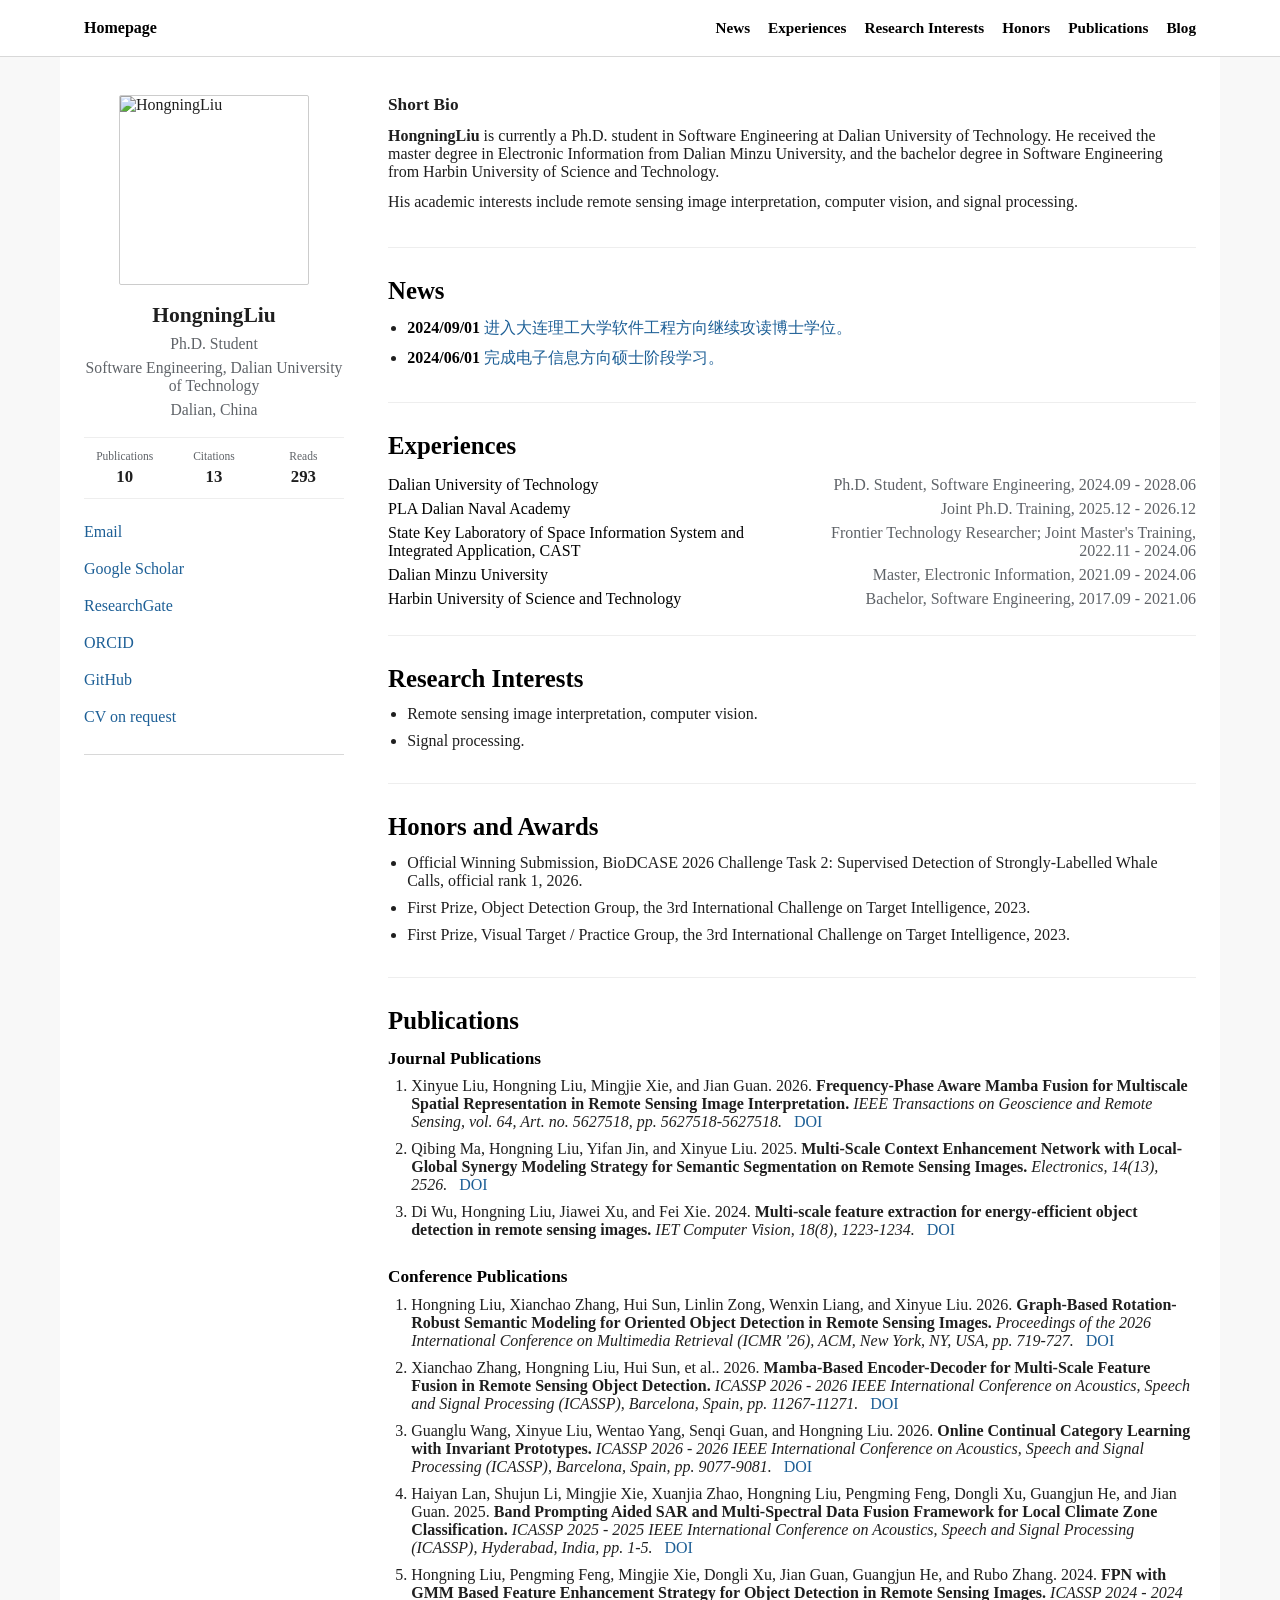
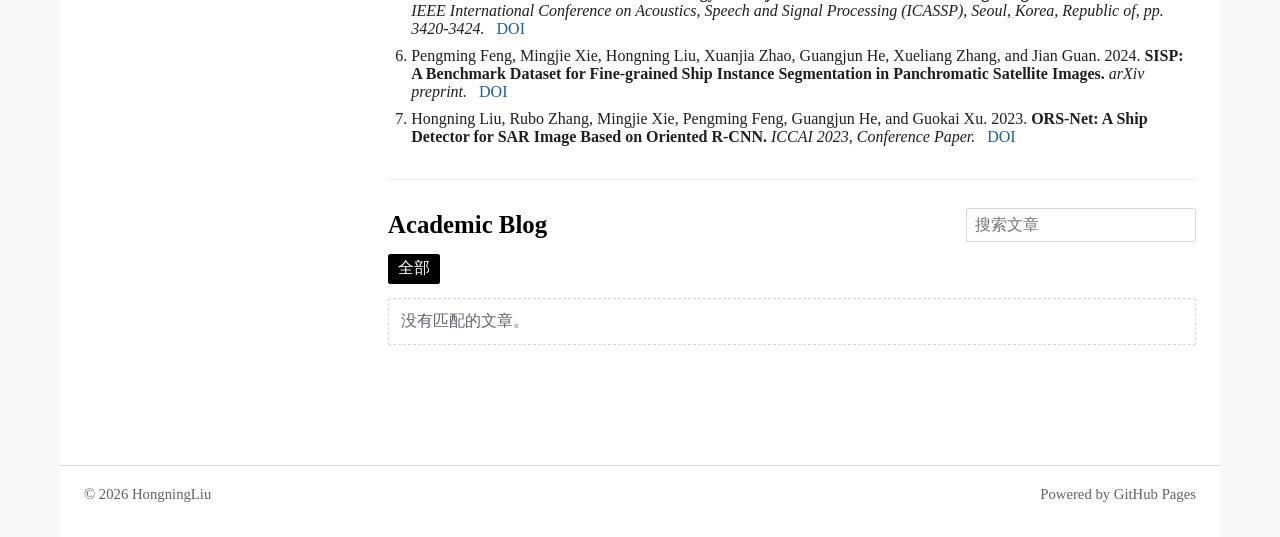
==== index.html @ 00a36bef "Simplify homepage content" ====
<!doctype html>
<html lang="zh-CN">

<head>
    <meta charset="utf-8">
    <meta name="viewport" content="width=device-width, initial-scale=1">
    <meta name="description" content="HongningLiu 的个人学术主页：遥感图像解译、计算机视觉、信号处理与学术成果整理。">
    <title>HongningLiu - Academic Homepage</title>
    <link rel="stylesheet" href="assets/styles.css">
</head>

<body>
    <header class="masthead" aria-label="站点导航">
        <nav class="masthead-inner">
            <a class="home-link" href="#about">Homepage</a>
            <div class="nav-links" aria-label="主导航">
                <a href="#news">News</a>
                <a href="#experiences">Experiences</a>
                <a href="#research-interests">Research Interests</a>
                <a href="#honors">Honors</a>
                <a href="#publications">Publications</a>
                <a href="#blog">Blog</a>
            </div>
        </nav>
    </header>

    <main class="page-shell">
        <aside class="profile-sidebar" aria-label="个人信息">
            <section class="profile-card">
                <img class="avatar-image" src="https://avatars.githubusercontent.com/u/64916104?v=4" alt="HongningLiu">
                <h1 id="profile-name">HongningLiu</h1>
                <p class="profile-title">Ph.D. Student</p>
                <p class="profile-subtitle">Software Engineering, Dalian University of Technology</p>
                <p class="profile-location">Dalian, China</p>

                <dl class="profile-metrics" aria-label="Academic profile metrics">
                    <div>
                        <dt>Publications</dt>
                        <dd>10</dd>
                    </div>
                    <div>
                        <dt>Citations</dt>
                        <dd>13</dd>
                    </div>
                    <div>
                        <dt>Reads</dt>
                        <dd>293</dd>
                    </div>
                </dl>

                <ul class="profile-links">
                    <li><a href="mailto:hongningliu@mail.dlut.edu.cn">Email</a></li>
                    <li><a href="https://scholar.google.com/citations?user=1GXPr6kAAAAJ&amp;hl=zh-CN" target="_blank" rel="noreferrer">Google Scholar</a></li>
                    <li><a href="https://www.researchgate.net/profile/Hongning-Liu" target="_blank" rel="noreferrer">ResearchGate</a></li>
                    <li><a href="https://orcid.org/0009-0009-5077-9300" target="_blank" rel="noreferrer">ORCID</a></li>
                    <li><a href="https://github.com/liu-h-ning" target="_blank" rel="noreferrer">GitHub</a></li>
                    <li><a href="mailto:hongningliu@mail.dlut.edu.cn?subject=CV%20Request">CV on request</a></li>
                </ul>
            </section>
        </aside>

        <article class="content" aria-labelledby="profile-name">
            <section class="content-section" id="about">
                <p class="anchor-label">Short Bio</p>
                <p>
                    <strong>HongningLiu</strong> is currently a Ph.D. student in Software Engineering at Dalian University of Technology. He received the master degree in Electronic Information from Dalian Minzu University, and the bachelor degree in
                    Software Engineering from Harbin University of Science and Technology.
                </p>
                <p>
                    His academic interests include remote sensing image interpretation, computer vision, and signal processing.
                </p>
            </section>

            <section class="content-section" id="news">
                <h2>News</h2>
                <ul class="plain-list" id="news-list"></ul>
            </section>

            <section class="content-section" id="experiences">
                <h2>Experiences</h2>
                <ul class="timeline-list" id="experience-list"></ul>
            </section>

            <section class="content-section" id="research-interests">
                <h2>Research Interests</h2>
                <ul class="plain-list" id="interest-list"></ul>
            </section>

            <section class="content-section" id="honors">
                <h2>Honors and Awards</h2>
                <ul class="plain-list" id="honor-list"></ul>
            </section>

            <section class="content-section" id="publications">
                <h2>Publications</h2>
                <div class="publication-groups" id="publication-list"></div>
            </section>

            <section class="content-section" id="blog">
                <div class="section-heading">
                    <h2>Academic Blog</h2>
                    <label class="search-box">
              <span class="sr-only">搜索文章</span>
              <input id="post-search" type="search" placeholder="搜索文章">
            </label>
                </div>
                <div class="filter-row" id="filter-row" aria-label="文章分类"></div>
                <div class="post-list" id="post-list"></div>
            </section>
        </article>
    </main>

    <footer class="site-footer">
        <span id="footer-year"></span>
        <span>Powered by GitHub Pages</span>
    </footer>

    <script src="assets/site-data.js"></script>
    <script src="assets/app.js"></script>
</body>

</html>
---- assets/styles.css ----
:root {
  --ink: #1f1f1f;
  --muted: #5f6368;
  --line: #d8d8d8;
  --soft-line: #eeeeee;
  --paper: #ffffff;
  --page: #f8f8f8;
  --link: #1d5f96;
  --link-hover: #8b1e1e;
  --sidebar: #f4f4f4;
}

* {
  box-sizing: border-box;
}

html {
  scroll-behavior: smooth;
}

body {
  margin: 0;
  color: var(--ink);
  background: var(--page);
  font-family: "Times New Roman", Times, "Songti SC", "SimSun", serif;
  font-size: 18px;
  line-height: 1.58;
  letter-spacing: 0;
}

body,
button,
input {
  font: inherit;
}

a {
  color: var(--link);
  text-decoration: none;
}

a:hover,
a:focus-visible {
  color: var(--link-hover);
  text-decoration: underline;
}

img {
  display: block;
  max-width: 100%;
}

.sr-only {
  position: absolute;
  width: 1px;
  height: 1px;
  padding: 0;
  margin: -1px;
  overflow: hidden;
  clip: rect(0, 0, 0, 0);
  white-space: nowrap;
  border: 0;
}

.masthead {
  position: sticky;
  top: 0;
  z-index: 10;
  background: rgba(255, 255, 255, 0.96);
  border-bottom: 1px solid var(--line);
}

.masthead-inner {
  display: flex;
  max-width: 1160px;
  min-height: 56px;
  align-items: center;
  justify-content: space-between;
  gap: 18px;
  margin: 0 auto;
  padding: 0 24px;
}

.home-link {
  color: #000000;
  font-weight: 700;
  white-space: nowrap;
}

.nav-links {
  display: flex;
  flex-wrap: wrap;
  justify-content: flex-end;
  gap: 4px 18px;
}

.nav-links a {
  color: #000000;
  font-size: 0.95rem;
  font-weight: 700;
  white-space: nowrap;
}

.page-shell {
  display: grid;
  grid-template-columns: 260px minmax(0, 1fr);
  gap: 44px;
  max-width: 1160px;
  margin: 0 auto;
  padding: 38px 24px 56px;
  background: var(--paper);
}

.profile-sidebar {
  align-self: start;
  position: sticky;
  top: 82px;
}

.profile-card {
  padding: 0 0 22px;
  border-bottom: 1px solid var(--line);
}

.avatar-placeholder,
.avatar-image {
  display: grid;
  width: 190px;
  height: 190px;
  margin: 0 auto 18px;
  border: 1px solid #cccccc;
  border-radius: 2px;
}

.avatar-placeholder {
  place-items: center;
  color: #ffffff;
  background:
    linear-gradient(135deg, rgba(29, 95, 150, 0.92), rgba(31, 31, 31, 0.92)),
    var(--sidebar);
  font-size: 2.5rem;
  font-weight: 700;
}

.avatar-image {
  object-fit: cover;
}

.profile-card h1 {
  margin: 0;
  font-size: 1.35rem;
  line-height: 1.2;
  text-align: center;
}

.profile-card p {
  margin: 6px 0 0;
  color: var(--muted);
  font-size: 0.98rem;
  text-align: center;
}

.profile-metrics {
  display: grid;
  grid-template-columns: repeat(3, minmax(0, 1fr));
  gap: 8px;
  margin: 18px 0 0;
  padding: 12px 0;
  border-top: 1px solid var(--soft-line);
  border-bottom: 1px solid var(--soft-line);
}

.profile-metrics div {
  min-width: 0;
  text-align: center;
}

.profile-metrics dt {
  color: var(--muted);
  font-size: 0.72rem;
  line-height: 1.2;
}

.profile-metrics dd {
  margin: 3px 0 0;
  color: var(--ink);
  font-size: 1.05rem;
  font-weight: 700;
  line-height: 1.15;
}

.profile-links {
  display: grid;
  gap: 7px;
  padding: 18px 0 0;
  margin: 0;
  list-style: none;
}

.profile-links a {
  display: inline-flex;
  min-height: 30px;
  align-items: center;
}

.content {
  max-width: 820px;
  min-width: 0;
}

.content-section {
  padding: 0 0 24px;
  margin: 0 0 28px;
  border-bottom: 1px solid var(--soft-line);
  scroll-margin-top: 76px;
}

.content-section:last-child {
  border-bottom: 0;
}

.anchor-label {
  margin: 0 0 6px;
  font-size: 1.08rem;
  font-weight: 700;
}

.content-section h2 {
  margin: 0 0 12px;
  color: #000000;
  font-size: 1.55rem;
  line-height: 1.2;
}

.content-section p {
  margin: 0 0 12px;
}

.plain-list,
.timeline-list,
.publication-list {
  margin: 0;
  padding-left: 1.2rem;
}

.plain-list li,
.publication-list li {
  margin: 0 0 9px;
}

.plain-list time {
  color: #000000;
  font-weight: 700;
}

.timeline-list {
  padding-left: 0;
  list-style: none;
}

.timeline-list li {
  display: flex;
  justify-content: space-between;
  gap: 22px;
  padding: 3px 0;
}

.timeline-left {
  min-width: 180px;
  color: #000000;
}

.timeline-right {
  color: var(--muted);
  text-align: right;
}

.publication-list {
  padding-left: 1.45rem;
}

.publication-groups {
  display: grid;
  gap: 18px;
}

.publication-group h3 {
  margin: 0 0 8px;
  color: #000000;
  font-size: 1.08rem;
  line-height: 1.25;
}

.publication-list strong {
  font-weight: 700;
}

.paper-links {
  white-space: nowrap;
}

.paper-links a {
  margin-left: 8px;
}

.section-heading {
  display: flex;
  align-items: center;
  justify-content: space-between;
  gap: 16px;
  margin-bottom: 12px;
}

.section-heading h2 {
  margin-bottom: 0;
}

.search-box {
  width: min(230px, 100%);
}

.search-box input {
  width: 100%;
  min-height: 34px;
  padding: 5px 8px;
  color: var(--ink);
  background: #ffffff;
  border: 1px solid var(--line);
  border-radius: 2px;
  outline: none;
}

.search-box input:focus {
  border-color: var(--link);
}

.filter-row {
  display: flex;
  flex-wrap: wrap;
  gap: 8px;
  margin: 0 0 14px;
}

.filter-button {
  min-height: 30px;
  padding: 3px 9px;
  color: #000000;
  background: #ffffff;
  border: 1px solid var(--line);
  border-radius: 2px;
  cursor: pointer;
}

.filter-button.is-active {
  color: #ffffff;
  background: #000000;
  border-color: #000000;
}

.post-list {
  display: grid;
  gap: 16px;
}

.post-item {
  padding: 0 0 16px;
  border-bottom: 1px dashed var(--line);
}

.post-item:last-child {
  border-bottom: 0;
}

.post-meta {
  display: flex;
  flex-wrap: wrap;
  gap: 8px;
  color: var(--muted);
  font-size: 0.9rem;
}

.post-item h3 {
  margin: 4px 0 5px;
  font-size: 1.16rem;
  line-height: 1.25;
}

.post-item p {
  margin: 0 0 8px;
  color: var(--muted);
}

.tag-row {
  display: flex;
  flex-wrap: wrap;
  gap: 6px;
}

.tag {
  display: inline-flex;
  max-width: 100%;
  min-height: 24px;
  align-items: center;
  padding: 1px 7px;
  color: #333333;
  background: #f2f2f2;
  border: 1px solid #dddddd;
  border-radius: 2px;
  font-size: 0.82rem;
}

.empty-state {
  margin: 0;
  padding: 12px;
  color: var(--muted);
  border: 1px dashed var(--line);
}

.site-footer {
  display: flex;
  flex-wrap: wrap;
  justify-content: space-between;
  gap: 12px;
  max-width: 1160px;
  margin: 0 auto;
  padding: 20px 24px 34px;
  color: var(--muted);
  background: var(--paper);
  border-top: 1px solid var(--line);
  font-size: 0.92rem;
}

.post-page {
  background: var(--paper);
}

.post-article {
  max-width: 780px;
  margin: 0 auto;
  padding: 42px 24px 64px;
}

.post-article h1 {
  margin: 0 0 8px;
  font-size: 2rem;
  line-height: 1.18;
}

.post-article h2 {
  margin: 28px 0 8px;
  font-size: 1.35rem;
}

.post-article p,
.post-article li {
  margin-bottom: 10px;
}

.back-link {
  display: inline-flex;
  margin-bottom: 18px;
}

@media (max-width: 900px) {
  body {
    font-size: 17px;
  }

  .masthead-inner {
    display: grid;
    justify-items: start;
    min-height: auto;
    padding: 12px 18px;
  }

  .nav-links {
    justify-content: flex-start;
  }

  .page-shell {
    grid-template-columns: 1fr;
    gap: 28px;
    padding: 28px 18px 44px;
  }

  .profile-sidebar {
    position: static;
  }

  .profile-card {
    display: grid;
    grid-template-columns: 124px 1fr;
    gap: 0 18px;
    align-items: start;
  }

  .avatar-placeholder,
  .avatar-image {
    grid-row: span 5;
    width: 124px;
    height: 124px;
    margin: 0;
    font-size: 1.8rem;
  }

  .profile-card h1,
  .profile-card p {
    text-align: left;
  }

  .profile-links {
    grid-column: 1 / -1;
    grid-template-columns: repeat(3, minmax(0, 1fr));
  }

  .content {
    max-width: none;
  }
}

@media (max-width: 620px) {
  body {
    font-size: 16px;
  }

  .nav-links {
    gap: 5px 12px;
  }

  .page-shell {
    padding-inline: 16px;
  }

  .profile-card {
    grid-template-columns: 1fr;
  }

  .avatar-placeholder,
  .avatar-image {
    width: 150px;
    height: 150px;
    margin: 0 auto 14px;
  }

  .profile-card h1,
  .profile-card p {
    text-align: center;
  }

  .profile-links {
    grid-template-columns: 1fr 1fr;
  }

  .timeline-list li,
  .section-heading {
    display: grid;
  }

  .timeline-left {
    min-width: 0;
  }

  .timeline-right {
    text-align: left;
  }

  .search-box {
    width: 100%;
  }
}
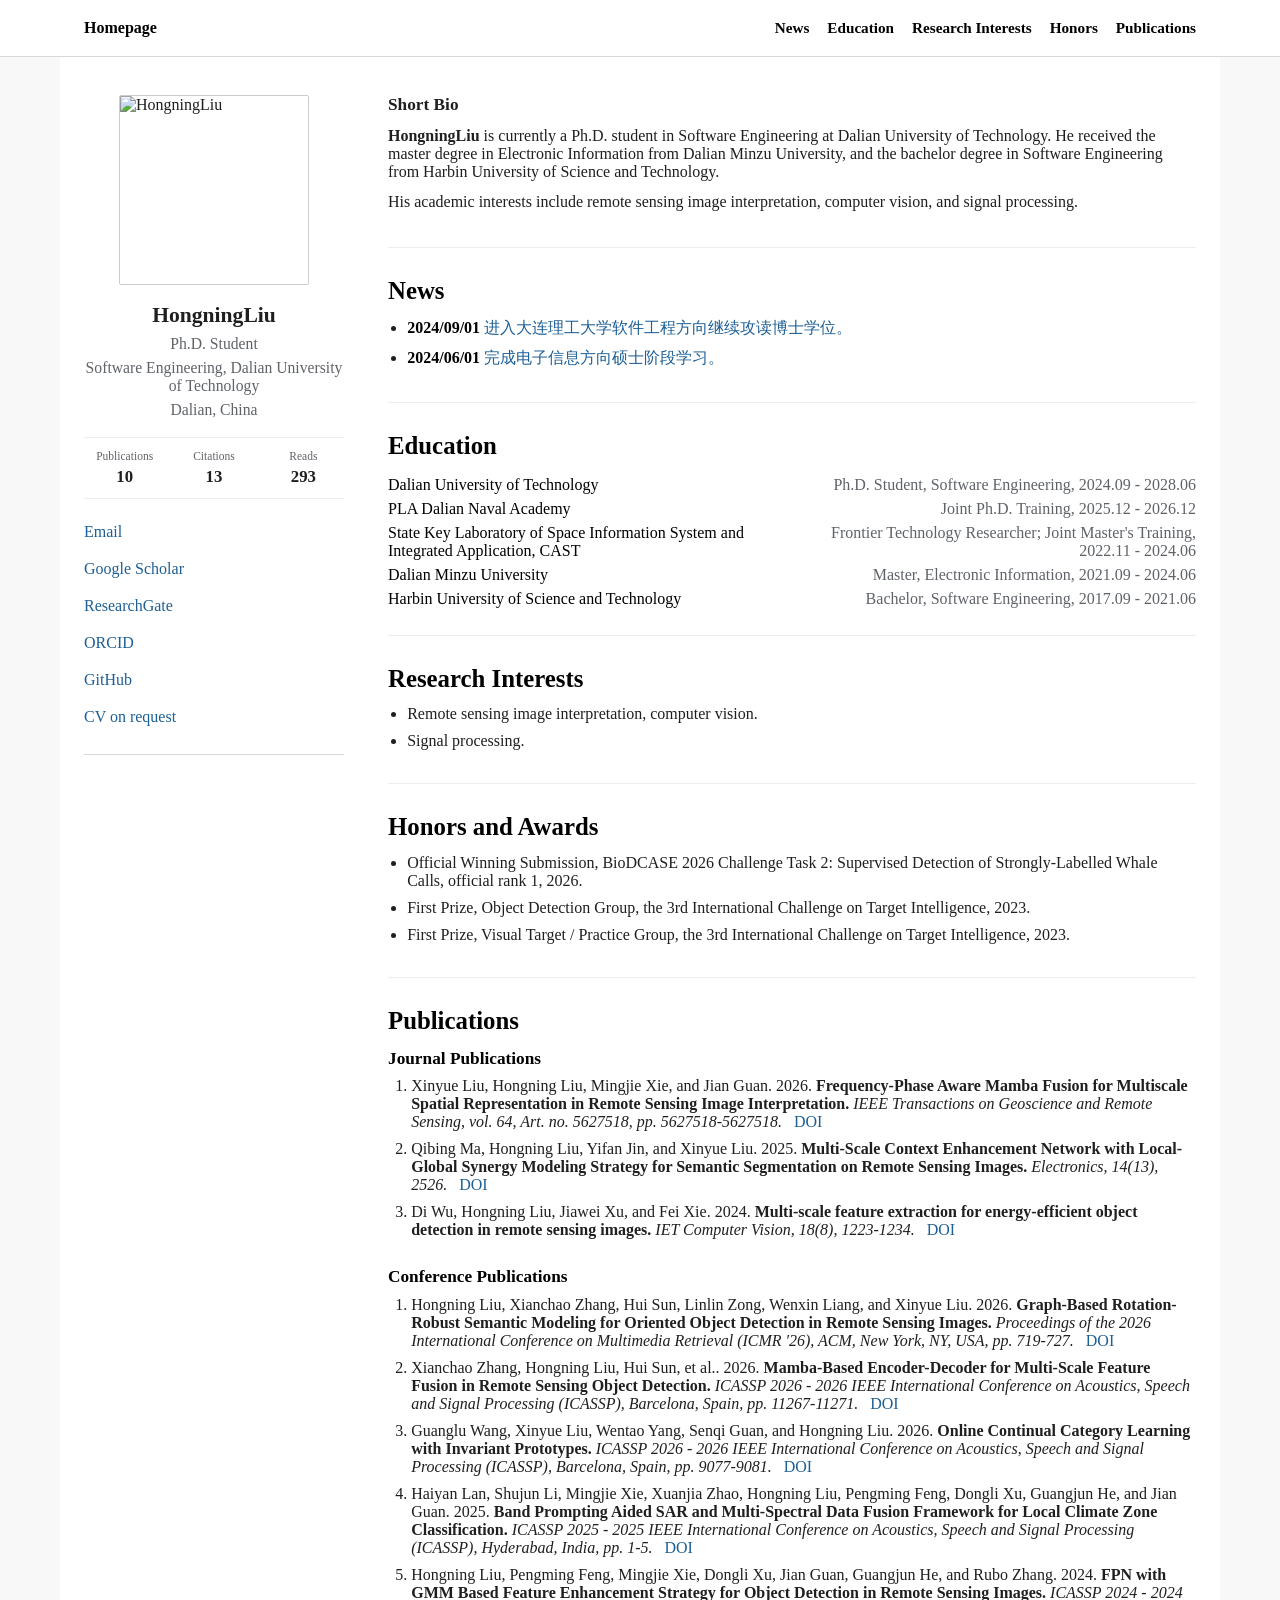
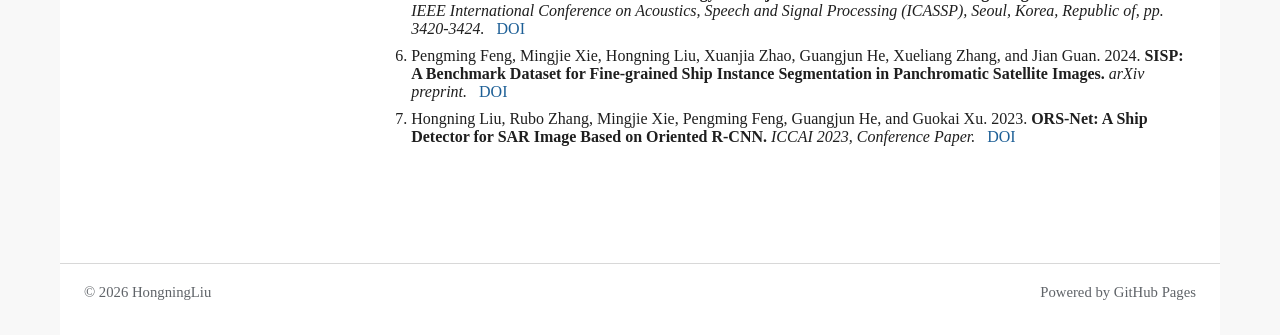
==== commit e9474c09: "Remove homepage blog and rename education section" ====
--- a/index.html
+++ b/index.html
@@ -15,11 +15,10 @@
             <a class="home-link" href="#about">Homepage</a>
             <div class="nav-links" aria-label="主导航">
                 <a href="#news">News</a>
-                <a href="#experiences">Experiences</a>
+                <a href="#education">Education</a>
                 <a href="#research-interests">Research Interests</a>
                 <a href="#honors">Honors</a>
                 <a href="#publications">Publications</a>
-                <a href="#blog">Blog</a>
             </div>
         </nav>
     </header>
@@ -76,9 +75,9 @@
                 <ul class="plain-list" id="news-list"></ul>
             </section>
 
-            <section class="content-section" id="experiences">
-                <h2>Experiences</h2>
-                <ul class="timeline-list" id="experience-list"></ul>
+            <section class="content-section" id="education">
+                <h2>Education</h2>
+                <ul class="timeline-list" id="education-list"></ul>
             </section>
 
             <section class="content-section" id="research-interests">
@@ -96,17 +95,6 @@
                 <div class="publication-groups" id="publication-list"></div>
             </section>
 
-            <section class="content-section" id="blog">
-                <div class="section-heading">
-                    <h2>Academic Blog</h2>
-                    <label class="search-box">
-              <span class="sr-only">搜索文章</span>
-              <input id="post-search" type="search" placeholder="搜索文章">
-            </label>
-                </div>
-                <div class="filter-row" id="filter-row" aria-label="文章分类"></div>
-                <div class="post-list" id="post-list"></div>
-            </section>
         </article>
     </main>
 
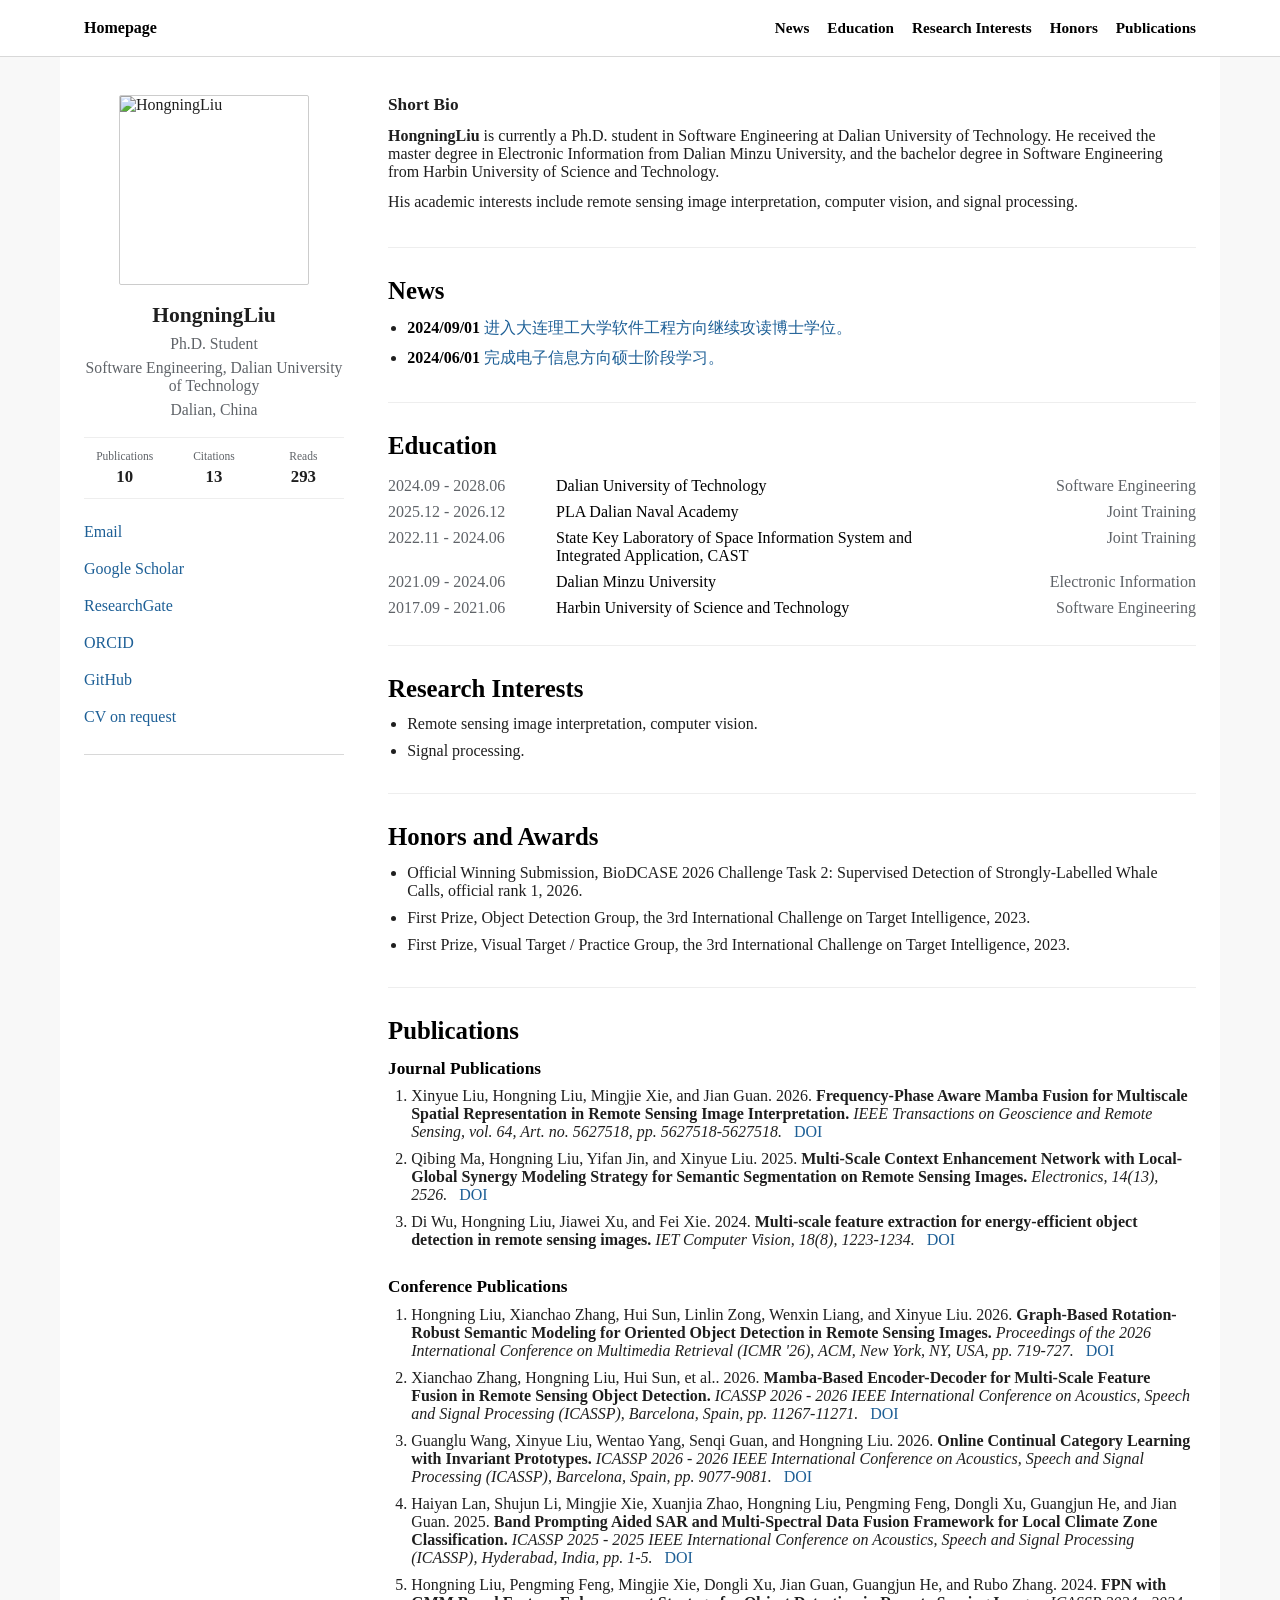
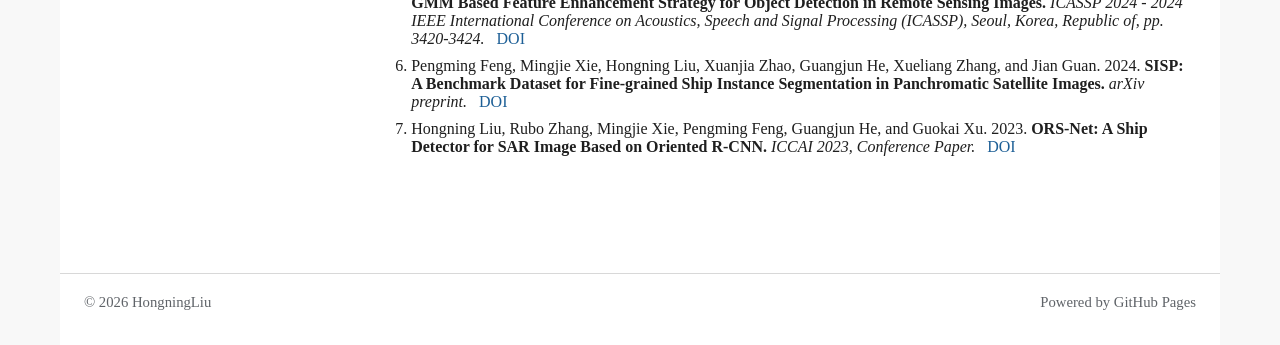
==== commit ec1a0baf: "Format education section as table" ====
--- a/index.html
+++ b/index.html
@@ -103,8 +103,8 @@
         <span>Powered by GitHub Pages</span>
     </footer>
 
-    <script src="assets/site-data.js"></script>
-    <script src="assets/app.js"></script>
+    <script src="assets/site-data.js?v=20260805-education-table"></script>
+    <script src="assets/app.js?v=20260805-education-table"></script>
 </body>
 
 </html>
--- a/assets/styles.css
+++ b/assets/styles.css
@@ -259,18 +259,23 @@
 }
 
 .timeline-list li {
-  display: flex;
-  justify-content: space-between;
-  gap: 22px;
-  padding: 3px 0;
-}
-
-.timeline-left {
-  min-width: 180px;
-  color: #000000;
-}
-
-.timeline-right {
+  display: grid;
+  grid-template-columns: 150px minmax(220px, 1fr) minmax(160px, 0.7fr);
+  gap: 18px;
+  align-items: baseline;
+  padding: 4px 0;
+}
+
+.education-period {
+  color: var(--muted);
+  white-space: nowrap;
+}
+
+.education-school {
+  color: #000000;
+}
+
+.education-field {
   color: var(--muted);
   text-align: right;
 }
@@ -556,11 +561,18 @@
     display: grid;
   }
 
-  .timeline-left {
+  .timeline-list li {
+    grid-template-columns: 1fr;
+    gap: 2px;
+  }
+
+  .education-period,
+  .education-school,
+  .education-field {
     min-width: 0;
   }
 
-  .timeline-right {
+  .education-field {
     text-align: left;
   }
 
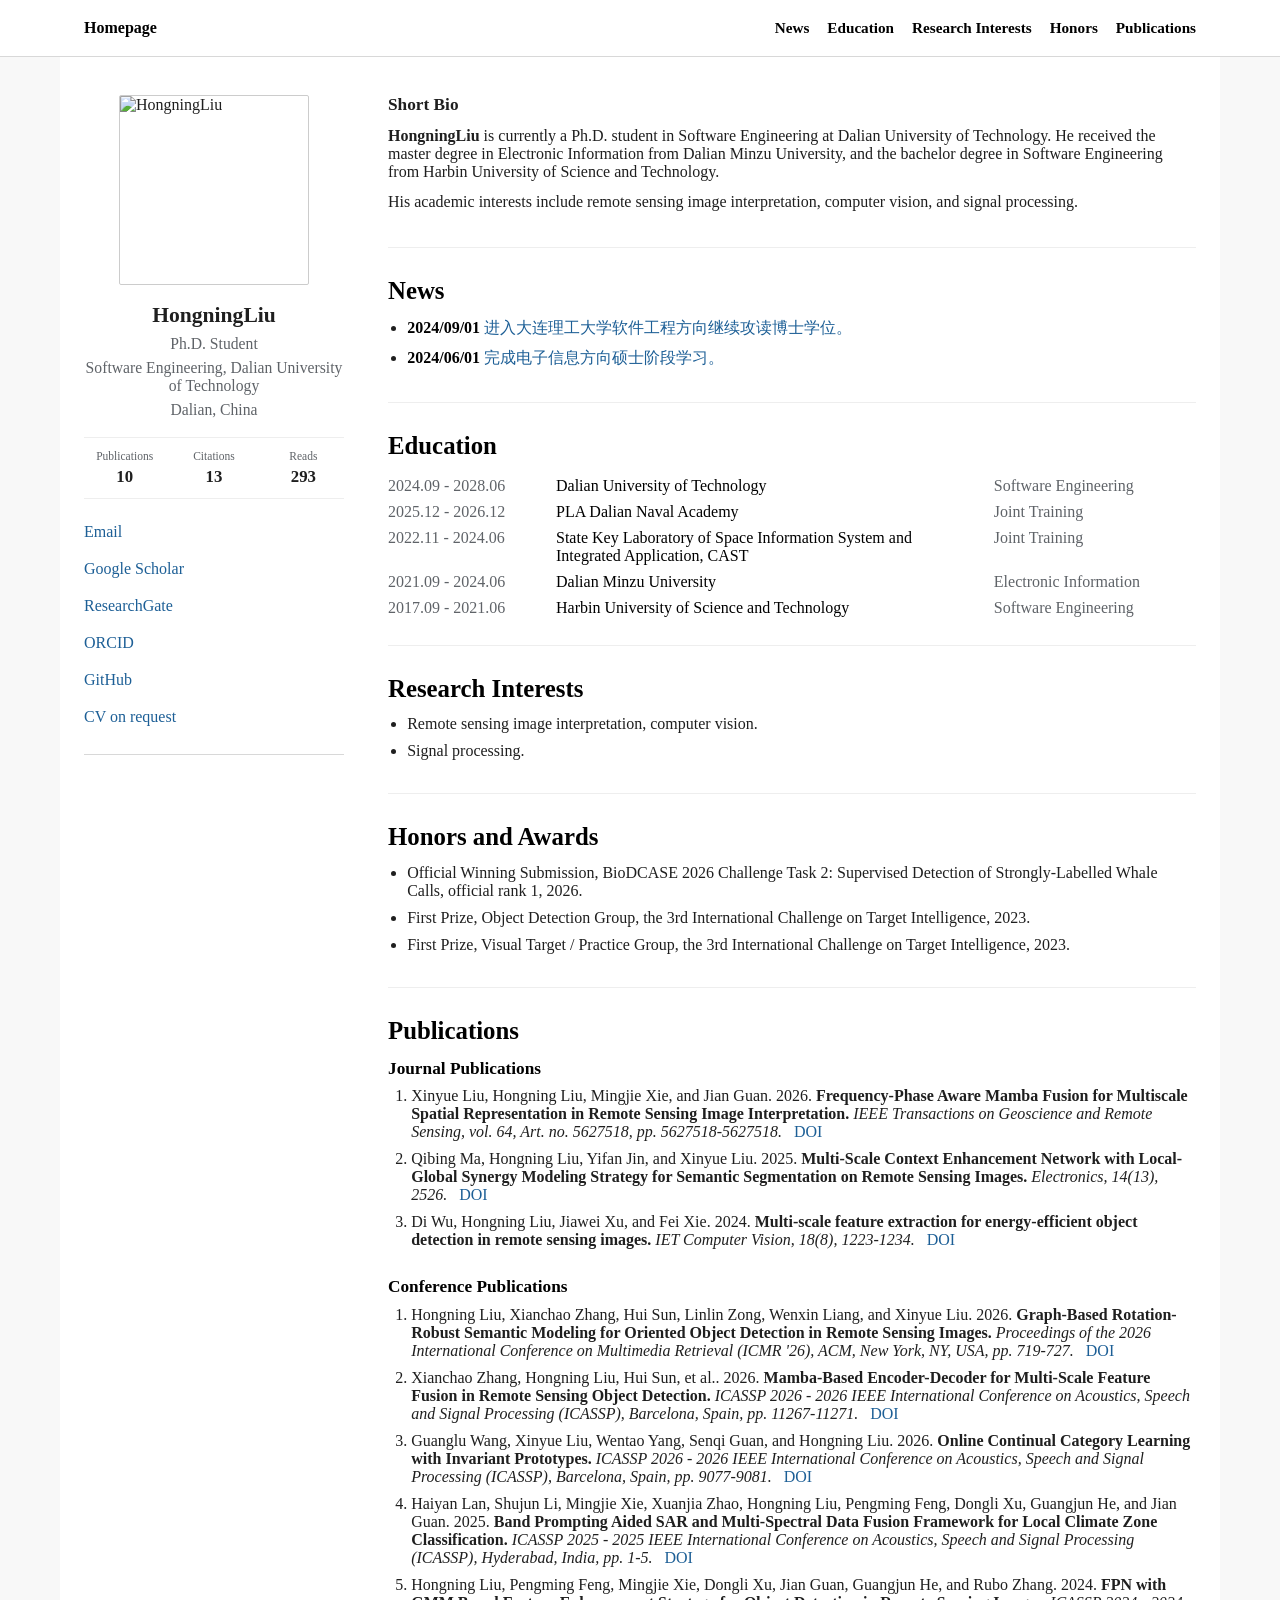
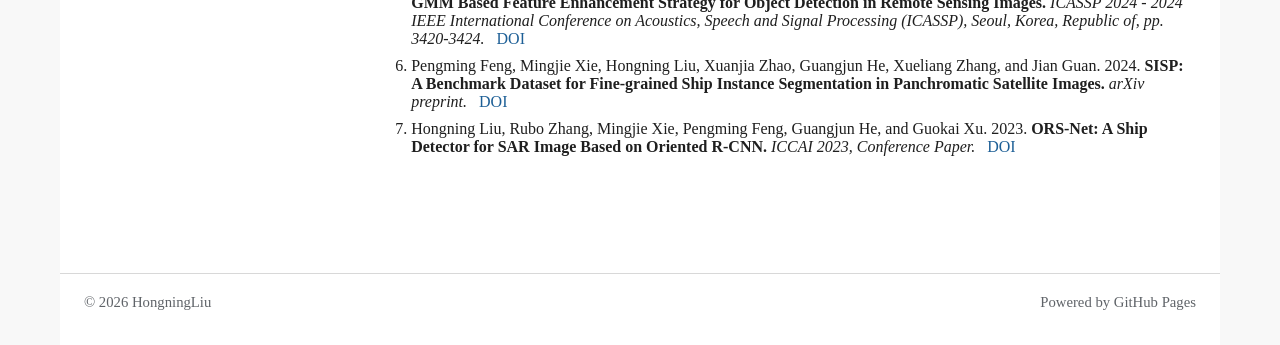
==== commit 40ce8587: "Left align education fields" ====
--- a/index.html
+++ b/index.html
@@ -6,7 +6,7 @@
     <meta name="viewport" content="width=device-width, initial-scale=1">
     <meta name="description" content="HongningLiu 的个人学术主页：遥感图像解译、计算机视觉、信号处理与学术成果整理。">
     <title>HongningLiu - Academic Homepage</title>
-    <link rel="stylesheet" href="assets/styles.css">
+    <link rel="stylesheet" href="assets/styles.css?v=20260805-education-left">
 </head>
 
 <body>
--- a/assets/styles.css
+++ b/assets/styles.css
@@ -260,7 +260,7 @@
 
 .timeline-list li {
   display: grid;
-  grid-template-columns: 150px minmax(220px, 1fr) minmax(160px, 0.7fr);
+  grid-template-columns: 150px minmax(260px, 1.35fr) minmax(140px, 0.65fr);
   gap: 18px;
   align-items: baseline;
   padding: 4px 0;
@@ -277,7 +277,7 @@
 
 .education-field {
   color: var(--muted);
-  text-align: right;
+  text-align: left;
 }
 
 .publication-list {
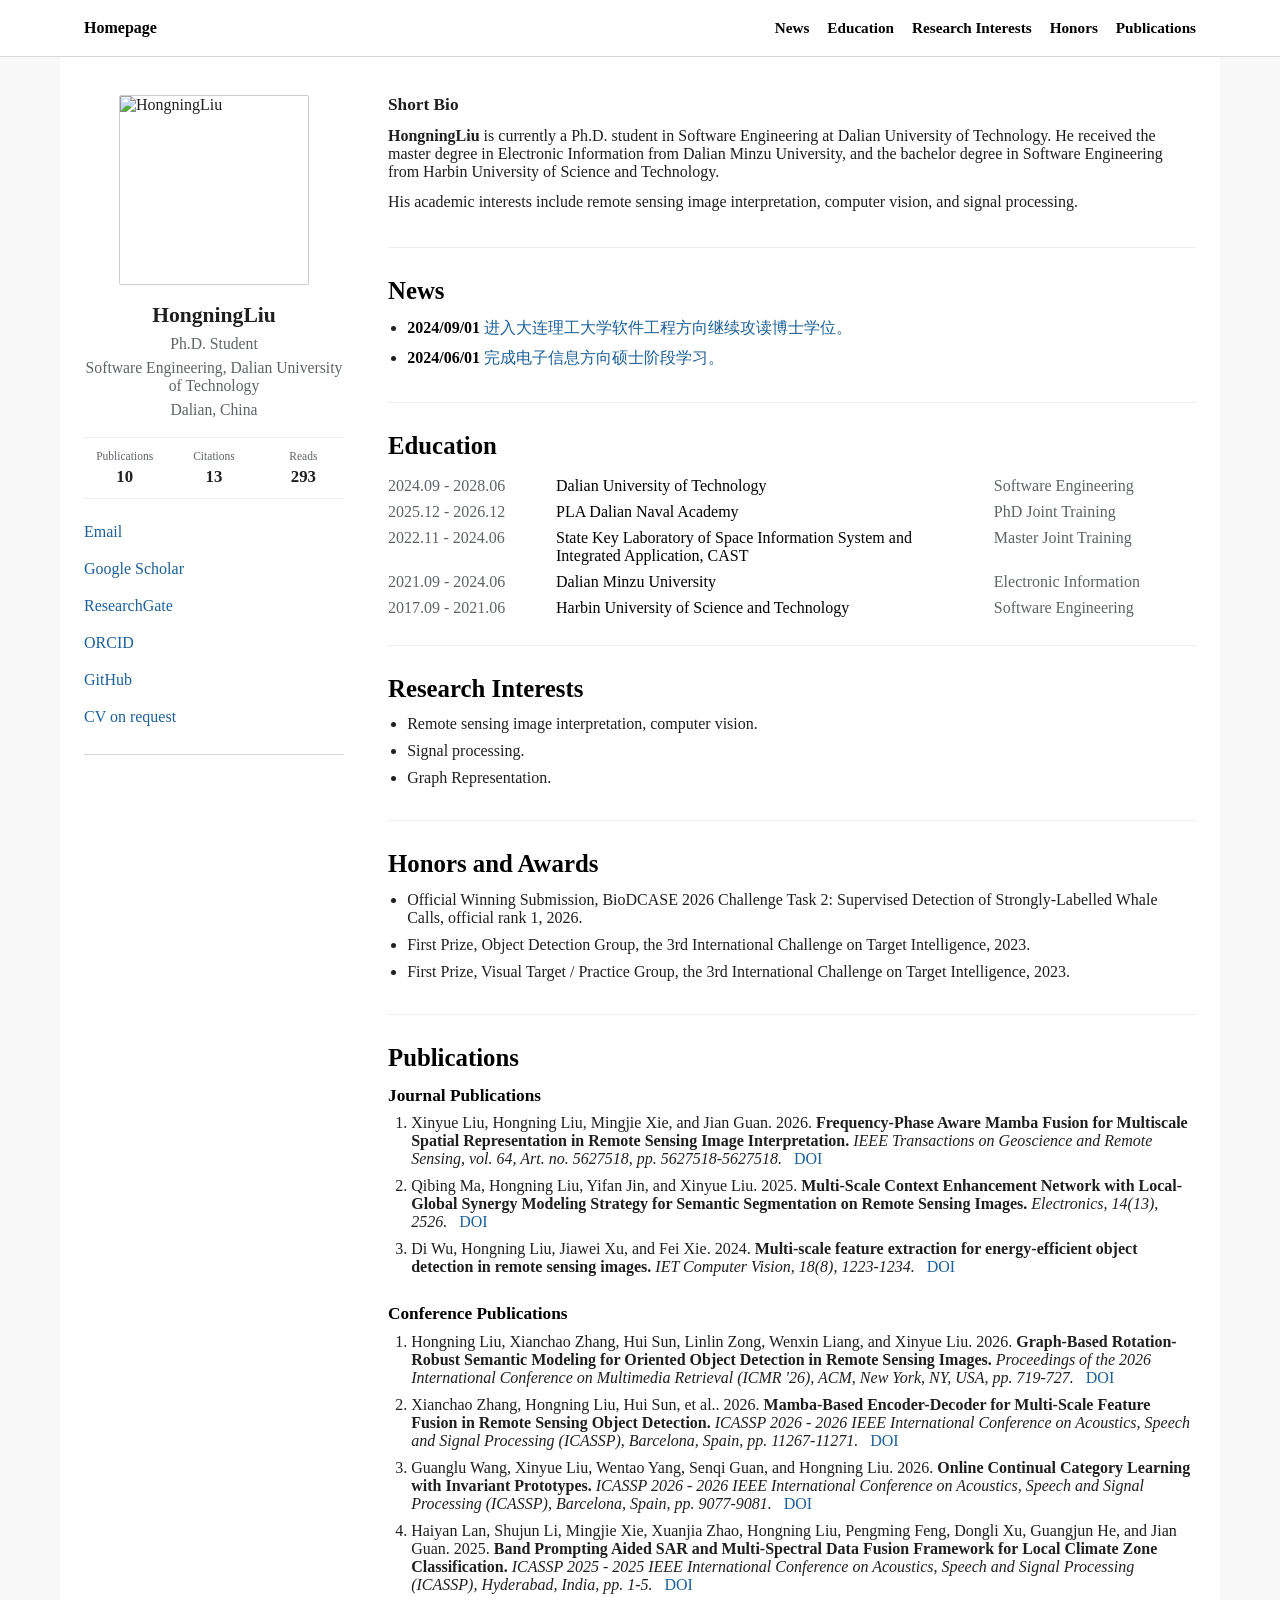
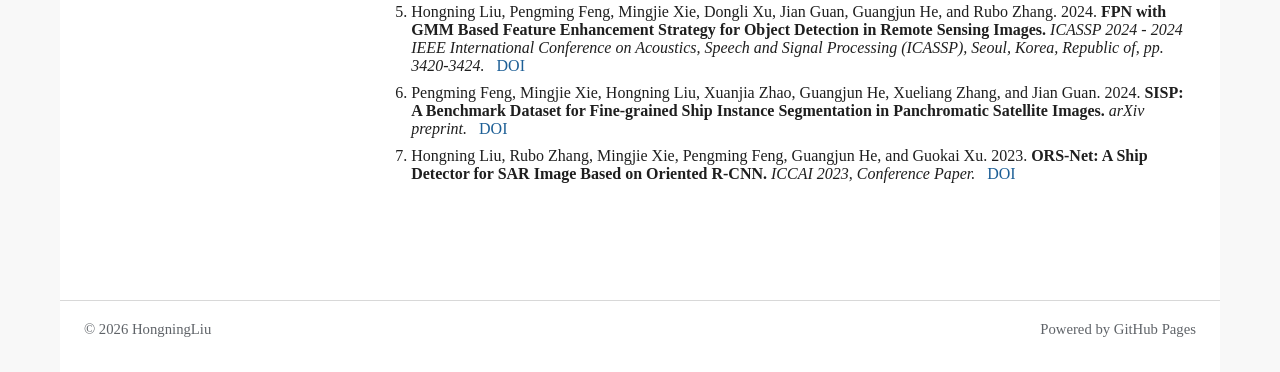
==== commit 0304e0aa: "Update profile data revision" ====
--- a/index.html
+++ b/index.html
@@ -103,7 +103,7 @@
         <span>Powered by GitHub Pages</span>
     </footer>
 
-    <script src="assets/site-data.js?v=20260805-education-table"></script>
+    <script src="assets/site-data.js?v=20260805-profile-revision"></script>
     <script src="assets/app.js?v=20260805-education-table"></script>
 </body>
 
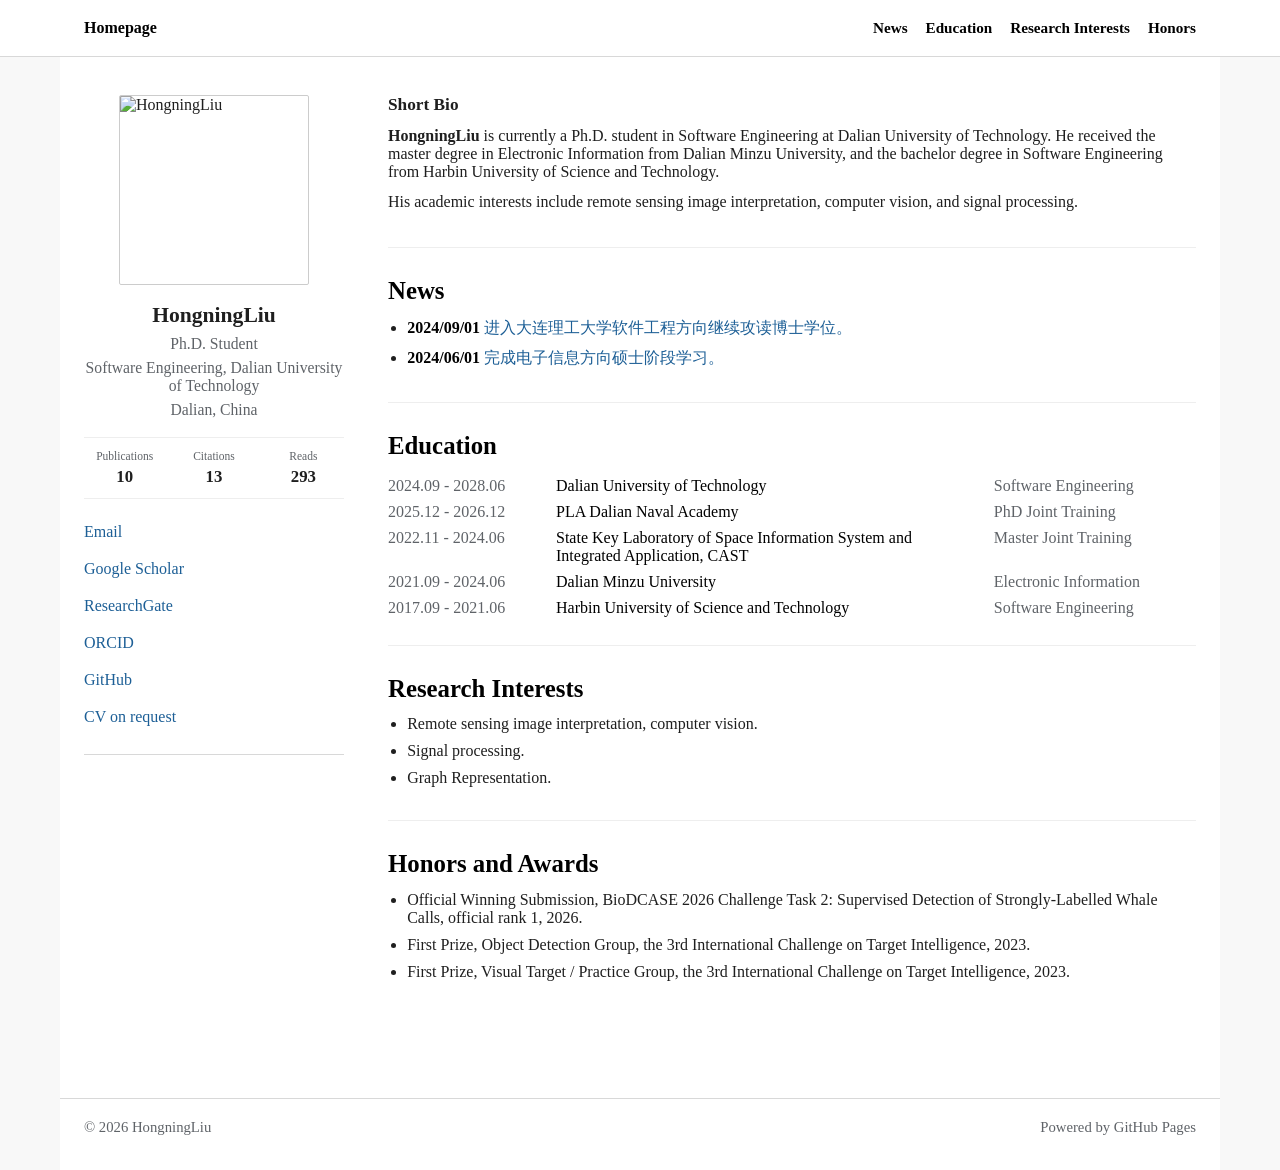
==== commit cb36efb3: "Hide publications from homepage" ====
--- a/index.html
+++ b/index.html
@@ -18,7 +18,6 @@
                 <a href="#education">Education</a>
                 <a href="#research-interests">Research Interests</a>
                 <a href="#honors">Honors</a>
-                <a href="#publications">Publications</a>
             </div>
         </nav>
     </header>
@@ -90,11 +89,6 @@
                 <ul class="plain-list" id="honor-list"></ul>
             </section>
 
-            <section class="content-section" id="publications">
-                <h2>Publications</h2>
-                <div class="publication-groups" id="publication-list"></div>
-            </section>
-
         </article>
     </main>
 
@@ -104,7 +98,7 @@
     </footer>
 
     <script src="assets/site-data.js?v=20260805-profile-revision"></script>
-    <script src="assets/app.js?v=20260805-education-table"></script>
+    <script src="assets/app.js?v=20260814-no-publications"></script>
 </body>
 
 </html>
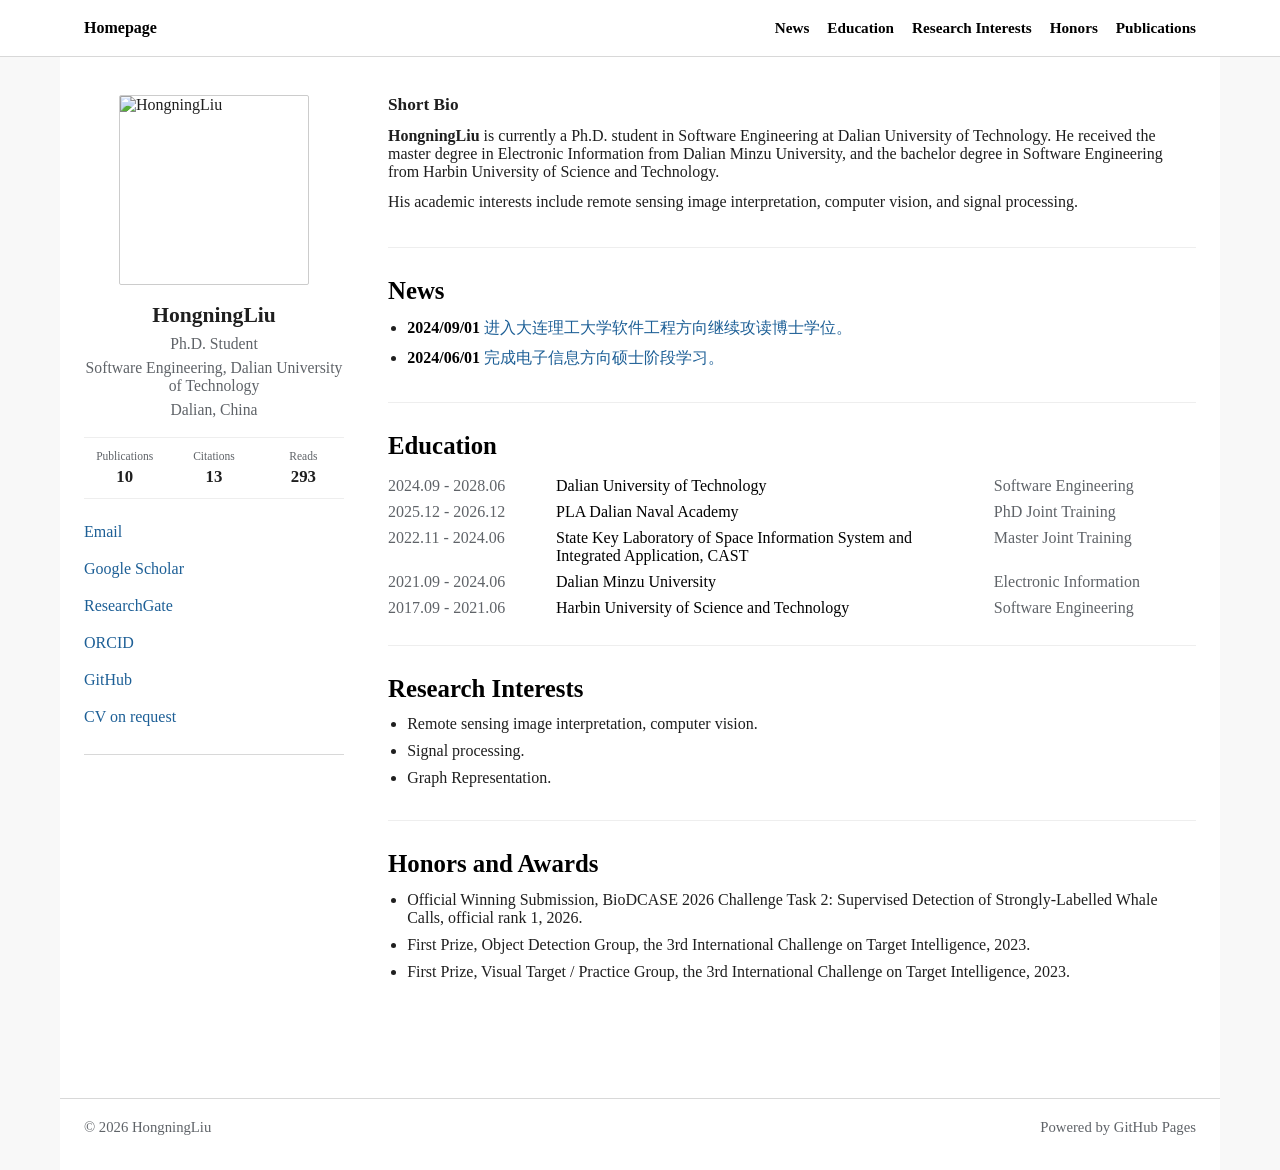
==== commit 3403e13a: "Move publications to separate page" ====
--- a/index.html
+++ b/index.html
@@ -18,6 +18,7 @@
                 <a href="#education">Education</a>
                 <a href="#research-interests">Research Interests</a>
                 <a href="#honors">Honors</a>
+                <a href="publications.html">Publications</a>
             </div>
         </nav>
     </header>
@@ -98,7 +99,7 @@
     </footer>
 
     <script src="assets/site-data.js?v=20260805-profile-revision"></script>
-    <script src="assets/app.js?v=20260814-no-publications"></script>
+    <script src="assets/app.js?v=20260818-publications-page"></script>
 </body>
 
 </html>
--- a/assets/styles.css
+++ b/assets/styles.css
@@ -109,6 +109,15 @@
   margin: 0 auto;
   padding: 38px 24px 56px;
   background: var(--paper);
+}
+
+.single-page-shell {
+  grid-template-columns: minmax(0, 1fr);
+  max-width: 980px;
+}
+
+.single-page-shell .content {
+  max-width: none;
 }
 
 .profile-sidebar {
